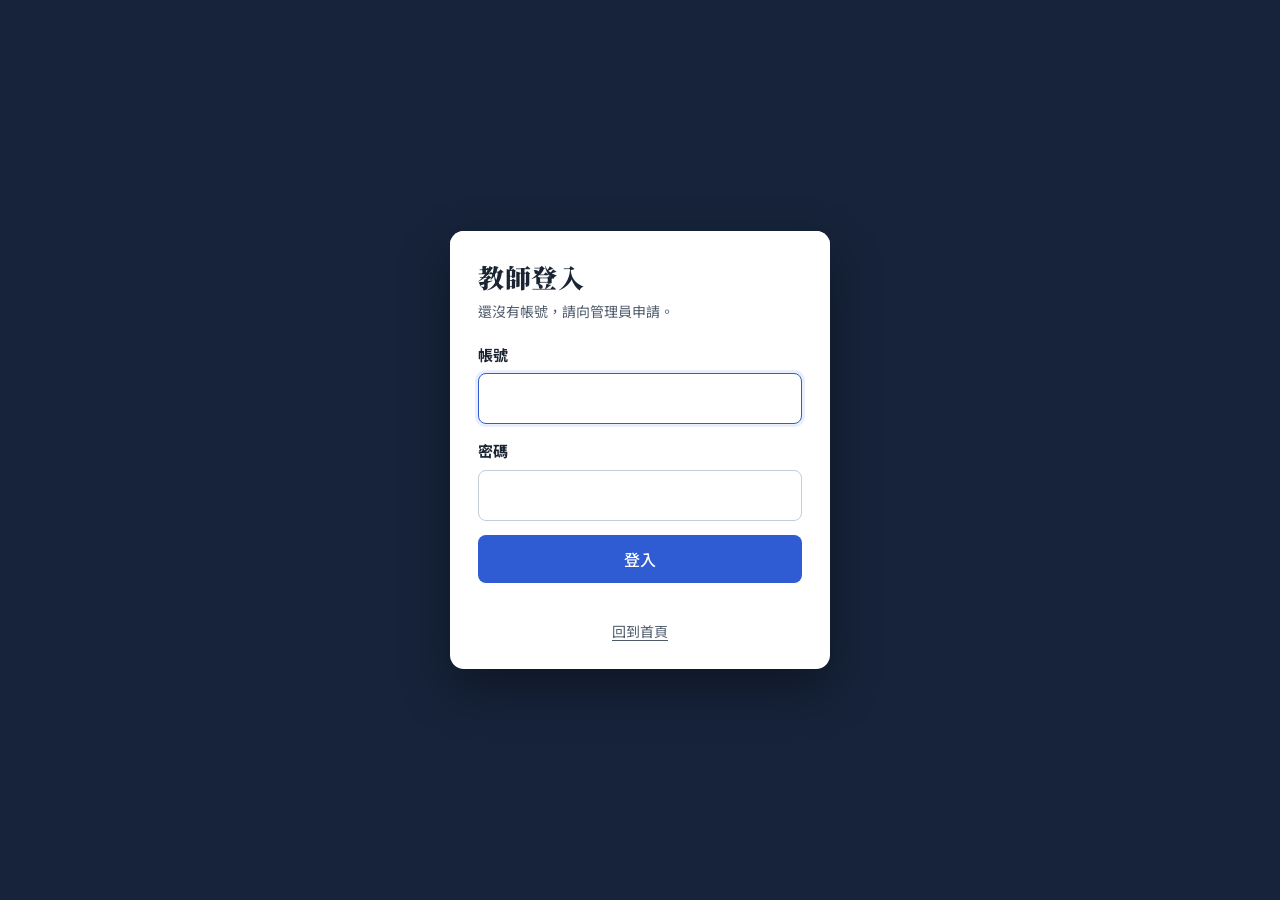
==== accounts.html @ e777dce1 "新增課程與教師帳號：老師開課、學生用代碼加入、各課程資料獨立 - 後端：課程、教師帳號、教材課程工作表；帳號登入（管理員沿用 TEACHER_PASSWORD）；   每個教師功能都在後端檢查課程權限" ====
<!DOCTYPE html>
<html lang="zh-Hant">
<head>
  <meta charset="UTF-8">
  <meta name="viewport" content="width=device-width, initial-scale=1">
  <title>帳號管理｜AI 課堂</title>

  <script src="config.js"></script>
  <script src="gas-bridge.js"></script>
  <script src="teacher-auth.js"></script>
  <script src="teacher-course.js"></script>

  <link rel="stylesheet" href="theme.css">
  <link rel="stylesheet" href="admin.css">
  <script src="features.js"></script>
  <script src="shell.js" defer></script>

  <style>
    :root { --page-width: 1040px; }

    .me { display: flex; align-items: center; gap: 16px; flex-wrap: wrap; }

    .me-avatar {
      flex: none;
      width: 56px;
      height: 56px;
      display: grid;
      place-items: center;
      border-radius: 50%;
      background: var(--blue);
      color: #fff;
      font-size: 22px;
      font-weight: 700;
    }

    .me-text { flex: 1; min-width: 200px; }
    .me-text strong { display: block; font-size: 20px; line-height: 1.4; }
    .me-text span { color: var(--ink-2); }

    .me-password { margin-top: 20px; padding-top: 18px; border-top: 1px solid var(--line); }
    .me-password h3 { margin: 0 0 12px; font-size: 16px; }
    .me-password .k-form { grid-template-columns: repeat(3, minmax(0, 1fr)); }

    .note {
      margin: 0;
      padding: 12px 16px;
      border-left: 4px solid var(--purple);
      background: var(--purple-soft);
      border-radius: 0 var(--radius-s) var(--radius-s) 0;
      line-height: 1.7;
    }

    .note code { font-size: 14px; }

    /* ---------- 帳號清單 ---------- */
    .accounts { width: 100%; border-collapse: collapse; }

    .accounts th,
    .accounts td { padding: 12px 10px; border-bottom: 1px solid var(--line); text-align: left; vertical-align: middle; }

    .accounts th { color: var(--ink-2); font-size: 14px; font-weight: 700; white-space: nowrap; }
    .accounts tr:last-child td { border-bottom: 0; }
    .accounts td.num { text-align: right; }

    .who b { display: block; }
    .who small { color: var(--ink-2); }

    .row-actions { display: flex; flex-wrap: wrap; gap: 6px; justify-content: flex-end; }

    .accounts tr.is-off .who { opacity: .6; }

    .created-box {
      margin-top: 16px;
      padding: 14px 16px;
      border-radius: var(--radius-s);
      background: var(--green-soft);
      color: var(--ink);
      line-height: 1.8;
    }

    .created-box b { font-size: 17px; letter-spacing: .04em; }

    @media (max-width: 860px) {
      .me-password .k-form { grid-template-columns: 1fr; }
      .accounts thead { display: none; }
      .accounts, .accounts tbody, .accounts tr, .accounts td { display: block; width: 100%; }
      .accounts tr { padding: 12px 0; border-bottom: 1px solid var(--line); }
      .accounts tr:last-child { border-bottom: 0; }
      .accounts td { padding: 3px 0; border: 0; }
      .accounts td.num { text-align: left; }
      .accounts td[data-label]::before { content: attr(data-label) "："; color: var(--ink-2); font-size: 14px; }
      .row-actions { justify-content: flex-start; padding-top: 6px; }
    }
  </style>
</head>

<body data-course-optional>

<main class="page">

  <header class="page-header">
    <div>
      <h1>帳號管理</h1>
      <p id="pageLead">查看自己的帳號、修改密碼。</p>
    </div>
  </header>

  <section class="k-card" aria-labelledby="meTitle">
    <h2 id="meTitle" class="visually-hidden">我的帳號</h2>
    <div class="me">
      <span class="me-avatar" id="meAvatar" aria-hidden="true"></span>
      <div class="me-text">
        <strong id="meName">讀取中……</strong>
        <span id="meInfo"></span>
      </div>
    </div>

    <div class="me-password" id="passwordBox" hidden>
      <h3>修改密碼</h3>
      <form id="passwordForm" class="k-form">
        <div class="k-field">
          <label for="oldPassword">目前的密碼</label>
          <input id="oldPassword" type="password" autocomplete="current-password" required>
        </div>
        <div class="k-field">
          <label for="newPassword">新密碼</label>
          <input id="newPassword" type="password" autocomplete="new-password" required>
          <p class="k-hint">至少 8 個字元，要有英文字母和數字</p>
        </div>
        <div class="k-field">
          <label for="newPassword2">再輸入一次新密碼</label>
          <input id="newPassword2" type="password" autocomplete="new-password" required>
        </div>
      </form>
      <div class="k-actions">
        <button type="submit" form="passwordForm" class="k-btn primary" id="passwordButton">修改密碼</button>
        <span class="k-message" id="passwordMessage" role="status"></span>
      </div>
    </div>

    <div class="me-password" id="adminNote" hidden>
      <p class="note">
        管理員帳號是 <code>admin</code>，密碼存在 Apps Script「專案設定 → 指令碼屬性」的
        <code>TEACHER_PASSWORD</code>。要改管理員密碼，請到那裡修改，改完不用重新部署。
      </p>
    </div>
  </section>

  <!-- 管理員：教師帳號 -->
  <section class="k-section" id="adminArea" aria-labelledby="teachersTitle" hidden>
    <h2 id="teachersTitle">教師帳號</h2>

    <div class="k-card">
      <table class="accounts">
        <thead>
          <tr><th>教師</th><th>角色</th><th>狀態</th><th class="num">課程</th><th>最後登入</th><th><span class="visually-hidden">操作</span></th></tr>
        </thead>
        <tbody id="accountRows"><tr><td colspan="6" class="k-empty">讀取中……</td></tr></tbody>
      </table>
    </div>

    <div class="k-card" aria-labelledby="newAccountTitle">
      <h2 id="newAccountTitle">新增教師帳號</h2>
      <p class="k-sub">建立後把帳號和初始密碼交給老師，請老師登入後到這一頁自己修改密碼。</p>

      <form id="newAccountForm" class="k-form">
        <div class="k-field">
          <label for="accName">顯示名稱</label>
          <input id="accName" maxlength="30" required placeholder="例如：王老師">
        </div>
        <div class="k-field">
          <label for="accAccount">帳號</label>
          <input id="accAccount" maxlength="30" required autocapitalize="none" spellcheck="false" placeholder="例如：wang">
          <p class="k-hint">英文小寫、數字、點、底線或減號，3 到 30 個字</p>
        </div>
        <div class="k-field">
          <label for="accPassword">初始密碼</label>
          <div class="k-input-row">
            <input id="accPassword" required autocomplete="off" spellcheck="false">
            <button type="button" class="k-btn" id="genPassword">產生</button>
          </div>
        </div>
        <div class="k-field">
          <label for="accRole">角色</label>
          <select id="accRole">
            <option value="教師">教師：只能管理自己的課程</option>
            <option value="管理員">管理員：可以看所有課程、管理帳號</option>
          </select>
        </div>
      </form>

      <div class="k-actions">
        <button type="submit" form="newAccountForm" class="k-btn primary" id="createAccountButton">建立帳號</button>
        <span class="k-message" id="accountMessage" role="status"></span>
      </div>

      <div class="created-box" id="createdBox" hidden></div>
    </div>
  </section>

</main>


<!-- 編輯帳號 -->
<dialog class="k-dialog" id="editDialog" aria-labelledby="editTitle">
  <form id="editForm">
    <h2 id="editTitle">編輯帳號</h2>
    <p class="k-sub" id="editSub"></p>
    <div class="k-form">
      <div class="k-field">
        <label for="editName">顯示名稱</label>
        <input id="editName" maxlength="30" required>
      </div>
      <div class="k-field">
        <label for="editRole">角色</label>
        <select id="editRole">
          <option value="教師">教師</option>
          <option value="管理員">管理員</option>
        </select>
      </div>
    </div>
    <div class="k-actions">
      <button type="submit" class="k-btn primary" id="editSaveButton">儲存</button>
      <button type="button" class="k-btn" data-close>取消</button>
      <span class="k-message" id="editMessage" role="status"></span>
    </div>
  </form>
</dialog>

<!-- 重設密碼 -->
<dialog class="k-dialog" id="resetDialog" aria-labelledby="resetTitle">
  <form id="resetForm">
    <h2 id="resetTitle">重設密碼</h2>
    <p class="k-sub" id="resetSub"></p>
    <div class="k-form">
      <div class="k-field">
        <label for="resetPassword">新密碼</label>
        <div class="k-input-row">
          <input id="resetPassword" required autocomplete="off" spellcheck="false">
          <button type="button" class="k-btn" id="genReset">產生</button>
        </div>
        <p class="k-hint">重設後，這位老師在其他裝置的登入會全部失效。</p>
      </div>
    </div>
    <div class="k-actions">
      <button type="submit" class="k-btn primary" id="resetSaveButton">重設密碼</button>
      <button type="button" class="k-btn" data-close>取消</button>
      <span class="k-message" id="resetMessage" role="status"></span>
    </div>
  </form>
</dialog>

<div class="k-toast" id="toast" role="status" hidden></div>


<script>
(function() {

  'use strict';

  let accounts = [];
  let editing = null;

  function $(id) { return document.getElementById(id); }

  function escapeHtml(value) {
    return String(value == null ? '' : value)
      .replace(/&/g, '&amp;').replace(/</g, '&lt;').replace(/>/g, '&gt;')
      .replace(/"/g, '&quot;').replace(/'/g, '&#39;');
  }

  function api(fn) {
    const args = Array.prototype.slice.call(arguments, 1);
    return new Promise(function(resolve, reject) {
      const runner = google.script.run
        .withSuccessHandler(resolve)
        .withFailureHandler(function(error) { reject(error instanceof Error ? error : new Error(String(error))); });
      runner[fn].apply(runner, args);
    });
  }

  let toastTimer = null;

  function toast(text) {
    $('toast').textContent = text;
    $('toast').hidden = false;
    clearTimeout(toastTimer);
    toastTimer = setTimeout(function() { $('toast').hidden = true; }, 2600);
  }

  function setMessage(id, text, kind) {
    $(id).textContent = text;
    $(id).className = 'k-message' + (kind ? ' ' + kind : '');
  }

  // 好唸、不容易看錯的初始密碼，例如 sun-river-47
  function makePassword() {
    const words = ['sun', 'moon', 'tree', 'river', 'cloud', 'leaf', 'star', 'book', 'rain', 'hill', 'lake', 'bird', 'seed', 'wind'];
    const pick = function() {
      const buf = new Uint32Array(1);
      crypto.getRandomValues(buf);
      return buf[0];
    };
    return words[pick() % words.length] + '-' + words[pick() % words.length] + '-' + (10 + pick() % 90);
  }


  /* ---------- 我的帳號 ---------- */

  function showMe(teacher) {

    $('meAvatar').textContent = teacher.name.charAt(0) || '師';
    $('meName').textContent = teacher.name;
    $('meInfo').textContent = '帳號 ' + teacher.account + '・' + (teacher.isAdmin ? '管理員' : '教師');

    $('passwordBox').hidden = teacher.account === 'admin';
    $('adminNote').hidden = teacher.account !== 'admin';
  }

  function changePassword(event) {

    event.preventDefault();

    const oldPassword = $('oldPassword').value;
    const newPassword = $('newPassword').value;

    if (newPassword !== $('newPassword2').value) {
      setMessage('passwordMessage', '兩次輸入的新密碼不一樣', 'error');
      return;
    }

    $('passwordButton').disabled = true;
    setMessage('passwordMessage', '修改中……');

    api('changeMyPassword', oldPassword, newPassword)
      .then(function() {
        ['oldPassword', 'newPassword', 'newPassword2'].forEach(function(id) { $(id).value = ''; });
        setMessage('passwordMessage', '已修改。這台電腦也需要用新密碼重新登入。', 'ok');
        // 改密碼後所有登入都失效，稍等一下讓老師看到訊息再顯示登入畫面
        setTimeout(function() { window.TeacherAuth.logout(); }, 1800);
      })
      .catch(function(error) {
        setMessage('passwordMessage', error.message, 'error');
        $('passwordButton').disabled = false;
      });
  }


  /* ---------- 教師帳號（管理員） ---------- */

  function renderAccounts() {

    $('accountRows').innerHTML = accounts.map(function(a) {

      const off = a.status === '停用';

      const actions = a.builtIn
        ? '<span class="k-hint">密碼在指令碼屬性修改</span>'
        : '<button type="button" class="k-btn small" data-action="edit">編輯</button>' +
          '<button type="button" class="k-btn small" data-action="reset">重設密碼</button>' +
          '<button type="button" class="k-btn small' + (off ? '' : ' danger') + '" data-action="toggle">' + (off ? '啟用' : '停用') + '</button>';

      return '<tr data-account="' + escapeHtml(a.account) + '"' + (off ? ' class="is-off"' : '') + '>' +
        '<td class="who"><b>' + escapeHtml(a.name) + '</b><small>' + escapeHtml(a.account) + '</small></td>' +
        '<td data-label="角色"><span class="k-badge' + (a.role === '管理員' ? ' admin' : '') + '">' + escapeHtml(a.role) + '</span></td>' +
        '<td data-label="狀態"><span class="k-badge ' + (off ? 'off' : 'open') + '">' + escapeHtml(a.status) + '</span></td>' +
        '<td class="num" data-label="課程">' + escapeHtml(a.courseCount) + ' 門</td>' +
        '<td data-label="最後登入">' + escapeHtml(a.lastLogin ? a.lastLogin.slice(0, 16) : (a.builtIn ? '—' : '還沒登入過')) + '</td>' +
        '<td><div class="row-actions">' + actions + '</div></td>' +
      '</tr>';
    }).join('');
  }

  function loadAccounts() {
    return api('listTeacherAccounts').then(function(list) {
      accounts = list;
      renderAccounts();
    }).catch(function(error) {
      $('accountRows').innerHTML = '<tr><td colspan="6" class="k-empty">' + escapeHtml(error.message) + '</td></tr>';
    });
  }

  function createAccount(event) {

    event.preventDefault();

    const data = {
      name: $('accName').value.trim(),
      account: $('accAccount').value.trim().toLowerCase(),
      password: $('accPassword').value.trim(),
      role: $('accRole').value
    };

    $('createAccountButton').disabled = true;
    setMessage('accountMessage', '建立中……');
    $('createdBox').hidden = true;

    api('createTeacherAccount', data)
      .then(function(result) {
        setMessage('accountMessage', '');
        $('createdBox').innerHTML =
          '已建立 ' + escapeHtml(data.name) + ' 的帳號，請把下面的資料交給老師：<br>' +
          '網址 <b>' + escapeHtml(new URL('index.html', window.location.href).href) + '</b>（選「教師」）<br>' +
          '帳號 <b>' + escapeHtml(result.account) + '</b>　初始密碼 <b>' + escapeHtml(data.password) + '</b>';
        $('createdBox').hidden = false;
        ['accName', 'accAccount', 'accPassword'].forEach(function(id) { $(id).value = ''; });
        $('accRole').value = '教師';
        return loadAccounts();
      })
      .catch(function(error) { setMessage('accountMessage', error.message, 'error'); })
      .then(function() { $('createAccountButton').disabled = false; });
  }

  function handleRow(event) {

    const button = event.target.closest('[data-action]');
    if (!button) return;

    const account = button.closest('tr').dataset.account;
    const a = accounts.find(function(x) { return x.account === account; });
    if (!a) return;

    editing = a;

    if (button.dataset.action === 'edit') {
      $('editSub').textContent = '帳號 ' + a.account;
      $('editName').value = a.name;
      $('editRole').value = a.role;
      setMessage('editMessage', '');
      $('editDialog').showModal();
    }

    if (button.dataset.action === 'reset') {
      $('resetSub').textContent = a.name + '（' + a.account + '）';
      $('resetPassword').value = makePassword();
      setMessage('resetMessage', '');
      $('resetDialog').showModal();
      $('resetPassword').select();
    }

    if (button.dataset.action === 'toggle') {
      const disabling = a.status !== '停用';
      if (disabling && !confirm('要停用 ' + a.name + ' 的帳號嗎？\n\n停用後這位老師會立刻被登出，也不能再登入。\n他的課程、題目和學生作答都會保留，學生仍可以作答。')) return;
      button.disabled = true;
      api('updateTeacherAccount', { account: a.account, status: disabling ? '停用' : '啟用' })
        .then(function() { toast(disabling ? '已停用' : '已啟用'); return loadAccounts(); })
        .catch(function(error) { alert(error.message); button.disabled = false; });
    }
  }

  function saveEdit(event) {
    event.preventDefault();
    $('editSaveButton').disabled = true;
    api('updateTeacherAccount', { account: editing.account, name: $('editName').value.trim(), role: $('editRole').value })
      .then(function() { $('editDialog').close(); toast('已儲存'); return loadAccounts(); })
      .catch(function(error) { setMessage('editMessage', error.message, 'error'); })
      .then(function() { $('editSaveButton').disabled = false; });
  }

  function saveReset(event) {
    event.preventDefault();
    const password = $('resetPassword').value.trim();
    $('resetSaveButton').disabled = true;
    api('resetTeacherPassword', editing.account, password)
      .then(function() {
        $('resetDialog').close();
        alert('已重設 ' + editing.name + ' 的密碼。\n\n新密碼：' + password + '\n\n請把新密碼交給這位老師，並請他登入後自己修改。');
      })
      .catch(function(error) { setMessage('resetMessage', error.message, 'error'); })
      .then(function() { $('resetSaveButton').disabled = false; });
  }


  /* ---------- 開始 ---------- */

  document.addEventListener('DOMContentLoaded', function() {

    $('passwordForm').addEventListener('submit', changePassword);
    $('newAccountForm').addEventListener('submit', createAccount);
    $('editForm').addEventListener('submit', saveEdit);
    $('resetForm').addEventListener('submit', saveReset);
    $('accountRows').addEventListener('click', handleRow);
    $('genPassword').addEventListener('click', function() { $('accPassword').value = makePassword(); });
    $('genReset').addEventListener('click', function() { $('resetPassword').value = makePassword(); });

    document.querySelectorAll('[data-close]').forEach(function(button) {
      button.addEventListener('click', function() { button.closest('dialog').close(); });
    });

    window.TeacherCourse.ready(function(ctx) {

      const teacher = ctx.teacher;
      if (!teacher) return;

      showMe(teacher);

      if (teacher.isAdmin) {
        $('pageLead').textContent = '新增教師帳號、重設密碼。每位教師只看得到自己開的課程。';
        $('adminArea').hidden = false;
        $('accPassword').value = makePassword();
        loadAccounts();
      }
    });
  });

})();
</script>

</body>
</html>
---- theme.css ----
/*
 * AI 課堂：全站共用的顏色、字型與版面框架
 *
 * 想換整個網站的顏色，只要改 :root 裡的值。
 * 左側選單由 shell.js 依照 features.js 自動產生。
 */

@import url("https://fonts.googleapis.com/css2?family=Noto+Sans+TC:wght@400;500;700&family=Noto+Serif+TC:wght@700;900&display=swap");

:root {
  --bg: #eef1f5;
  --surface: #ffffff;
  --surface-2: #f6f8fb;
  --line: #d9dfe8;
  --line-strong: #c3ccd9;
  --ink: #1a2433;
  --ink-2: #4f5b6d;

  --head: #16233a;
  --head-2: #22344f;
  --head-text: #e9eef6;
  --head-soft: #a9b7cb;

  --blue: #2f5bd3;
  --blue-dark: #2549ad;
  --blue-soft: #e8eefc;
  --navy: #1f3556;
  --green: #1c7a52;
  --green-soft: #e3f3eb;
  --purple: #6446c0;
  --purple-soft: #efebfa;
  --orange: #b35f0c;
  --orange-soft: #fcf0e2;
  --red: #c0392b;
  --red-soft: #fbe9e7;
  --gray: #5f6b7c;
  --yellow: #f2c230;

  --radius: 12px;
  --radius-s: 8px;
  --shadow: 0 1px 2px rgba(16, 24, 40, .06);
  --shadow-lift: 0 8px 24px rgba(16, 24, 40, .10);

  --sans: "Noto Sans TC", "PingFang TC", "Microsoft JhengHei", sans-serif;
  --serif: "Noto Serif TC", "PMingLiU", "Songti TC", serif;

  --side-w: 256px;
}

* { box-sizing: border-box; }
html { -webkit-text-size-adjust: 100%; }

body {
  margin: 0;
  font-family: var(--sans);
  font-size: 16px;
  line-height: 1.7;
  color: var(--ink);
  background: var(--bg);
}

h1, h2, h3, h4 { line-height: 1.35; }
a { color: var(--blue); text-underline-offset: 3px; }

:focus-visible { outline: 3px solid var(--yellow); outline-offset: 2px; }

/* =====================================================
   左側選單（shell.js 產生）
===================================================== */

body.has-shell { padding-left: var(--side-w); transition: padding-left .2s; }
body.shell-collapsed { --side-w: 76px; }

.shell-side {
  position: fixed;
  top: 0;
  bottom: 0;
  left: 0;
  width: var(--side-w);
  background: var(--head);
  color: var(--head-text);
  display: flex;
  flex-direction: column;
  z-index: 60;
  transition: width .2s, transform .2s;
}

.shell-brand {
  display: block;
  padding: 24px 22px 20px;
  color: #fff;
  text-decoration: none;
  border-bottom: 1px solid rgba(255, 255, 255, .08);
}

.shell-brand b {
  display: block;
  font-family: var(--serif);
  font-weight: 900;
  font-size: 26px;
  line-height: 1.2;
  letter-spacing: .04em;
  white-space: nowrap;
}

.shell-brand small {
  display: block;
  margin-top: 4px;
  color: var(--head-soft);
  font-size: 13px;
}

.shell-nav { flex: 1; overflow-y: auto; padding: 14px 12px; }
.shell-nav > ul { list-style: none; margin: 0; padding: 0; }
.shell-nav > ul > li + li { margin-top: 2px; }

.shell-link {
  display: flex;
  align-items: center;
  gap: 12px;
  padding: 8px 10px;
  border-radius: var(--radius-s);
  color: var(--head-soft);
  text-decoration: none;
  font-size: 15px;
  line-height: 1.4;
}

.shell-link:hover { background: rgba(255, 255, 255, .06); color: #fff; }

.shell-link.current {
  background: rgba(255, 255, 255, .10);
  color: #fff;
  font-weight: 700;
}

.shell-icon {
  flex: 0 0 32px;
  height: 32px;
  display: grid;
  place-items: center;
  border-radius: 8px;
  background: rgba(255, 255, 255, .07);
  font-size: 16px;
}

.shell-link.current .shell-icon { background: rgba(242, 194, 48, .22); }

.shell-text { flex: 1; min-width: 0; }
.shell-ext { font-size: 11px; color: var(--head-soft); opacity: .8; }

/* 頁面自己的子選單（例如教師系統的四個功能） */
.shell-side .shell-sub {
  display: flex;
  flex-direction: column;
  gap: 2px;
  margin: 6px 0 10px 26px;
  padding-left: 14px;
  border-left: 1px solid rgba(255, 255, 255, .14);
}

.shell-side .shell-sub button {
  margin: 0;
  padding: 7px 10px;
  border: 0;
  border-radius: 6px;
  background: transparent;
  color: var(--head-soft);
  font: inherit;
  font-size: 14px;
  font-weight: 400;
  text-align: left;
  cursor: pointer;
  filter: none;
}

.shell-side .shell-sub button:hover { background: rgba(255, 255, 255, .06); color: #fff; }

.shell-side .shell-sub button.active {
  background: rgba(255, 255, 255, .10);
  color: #fff;
  font-weight: 700;
}

.shell-foot { padding: 12px; border-top: 1px solid rgba(255, 255, 255, .08); }

.shell-side .shell-toggle {
  width: 100%;
  margin: 0;
  padding: 8px 10px;
  border: 0;
  border-radius: var(--radius-s);
  background: transparent;
  color: var(--head-soft);
  font: inherit;
  font-size: 14px;
  text-align: left;
  cursor: pointer;
  display: flex;
  align-items: center;
  gap: 12px;
  filter: none;
}

.shell-side .shell-toggle:hover { background: rgba(255, 255, 255, .06); color: #fff; }

.shell-toggle .shell-icon { background: transparent; font-size: 18px; }

/* 收合時只留圖示 */
body.shell-collapsed .shell-text,
body.shell-collapsed .shell-brand small,
body.shell-collapsed .shell-side .shell-sub { display: none; }

body.shell-collapsed .shell-brand { padding: 22px 0 18px; text-align: center; }
body.shell-collapsed .shell-brand b { font-size: 20px; letter-spacing: 0; }
body.shell-collapsed .shell-link,
body.shell-collapsed .shell-side .shell-toggle { justify-content: center; padding: 8px 0; }

/* 教師頁面：目前課程（teacher-course.js 產生） */
.shell-course {
  padding: 14px 20px 16px;
  border-bottom: 1px solid rgba(255, 255, 255, .08);
}

.shell-course-label {
  display: block;
  margin: 0 0 6px;
  color: var(--head-soft);
  font-size: 13px;
  font-weight: 400;
}

.shell-side .shell-course-select {
  width: 100%;
  height: 40px;
  margin: 0;
  padding: 0 32px 0 12px;
  border: 1px solid rgba(255, 255, 255, .22);
  border-radius: var(--radius-s);
  background-color: var(--head-2);
  color: #fff;
  font: inherit;
  font-size: 15px;
  font-weight: 700;
  cursor: pointer;
}

.shell-course-select option,
.shell-course-select optgroup { color: var(--ink); background: #fff; }

.shell-course-code {
  display: block;
  margin-top: 6px;
  color: var(--head-soft);
  font-size: 13px;
}

.shell-course-code b { color: #fff; letter-spacing: .12em; font-weight: 700; }

.shell-course-none { margin: 0; color: #fff; font-weight: 700; }

.shell-course-link {
  display: inline-block;
  margin-top: 6px;
  color: var(--yellow);
  font-size: 14px;
  text-decoration: none;
}

.shell-course-link:hover { text-decoration: underline; }

/* 教師頁面：登入者 */
.shell-user {
  display: flex;
  align-items: center;
  gap: 12px;
  padding: 4px 10px 10px;
  color: #fff;
}

.shell-user .shell-icon { background: var(--blue); font-size: 14px; font-weight: 700; }
.shell-user .shell-text { line-height: 1.35; }
.shell-user b { display: block; font-size: 14px; }
.shell-user small { display: block; color: var(--head-soft); font-size: 12px; overflow: hidden; text-overflow: ellipsis; }

.shell-side .shell-logout {
  flex: none;
  height: 30px;
  margin: 0;
  padding: 0 10px;
  border: 1px solid rgba(255, 255, 255, .22);
  border-radius: 6px;
  background: transparent;
  color: var(--head-soft);
  font: inherit;
  font-size: 13px;
  cursor: pointer;
  filter: none;
}

.shell-side .shell-logout:hover { color: #fff; border-color: rgba(255, 255, 255, .5); background: transparent; }

body.shell-collapsed .shell-course,
body.shell-collapsed .shell-logout { display: none; }
body.shell-collapsed .shell-user { justify-content: center; padding: 4px 0 10px; }

/* 教師頁面：頁面最上方的提醒（沒有課程、課程已封存） */
.course-banner {
  display: flex;
  align-items: center;
  flex-wrap: wrap;
  gap: 6px 16px;
  margin: 0 0 22px;
  padding: 14px 18px;
  background: var(--surface);
  border: 1px solid var(--line);
  border-left: 5px solid var(--blue);
  border-radius: var(--radius);
}

.course-banner strong { flex: 1 1 100%; font-size: 17px; }
.course-banner span { flex: 1 1 320px; color: var(--ink-2); }

.course-banner a,
.course-banner button {
  flex: none;
  padding: 8px 16px;
  border: 0;
  border-radius: var(--radius-s);
  background: var(--blue);
  color: #fff;
  font: inherit;
  font-size: 15px;
  font-weight: 500;
  text-decoration: none;
  cursor: pointer;
}

.course-banner.muted { border-left-color: var(--gray); }
.course-banner.muted a { background: var(--navy); }
.course-banner.error { border-left-color: var(--red); }

/* 手機上方列 */
.shell-bar { display: none; }

.shell-scrim {
  position: fixed;
  inset: 0;
  background: rgba(10, 16, 28, .45);
  z-index: 55;
}

@media (max-width: 1023px) {
  body.has-shell { padding-left: 0; --side-w: 272px; }

  .shell-bar {
    display: flex;
    align-items: center;
    gap: 10px;
    background: var(--head);
    color: #fff;
    padding: 10px 14px;
  }

  .shell-bar .shell-menu {
    margin: 0;
    width: 40px;
    height: 40px;
    padding: 0;
    border: 1px solid rgba(255, 255, 255, .18);
    border-radius: var(--radius-s);
    background: transparent;
    color: #fff;
    font-size: 18px;
    cursor: pointer;
    filter: none;
  }

  .shell-bar a {
    color: #fff;
    text-decoration: none;
    font-family: var(--serif);
    font-weight: 900;
    font-size: 20px;
    letter-spacing: .04em;
  }

  .shell-side { transform: translateX(-100%); box-shadow: none; }
  .shell-side.open { transform: none; box-shadow: 8px 0 30px rgba(0, 0, 0, .3); }
  .shell-foot { display: none; }
}

/* =====================================================
   內容區的共用元件
===================================================== */

.page {
  max-width: var(--page-width, 1180px);
  margin: 0 auto;
  padding: 36px 40px 80px;
}

.page-header {
  display: flex;
  align-items: flex-end;
  justify-content: space-between;
  gap: 16px 24px;
  flex-wrap: wrap;
  margin-bottom: 26px;
}

.page-header h1 {
  font-family: var(--serif);
  font-weight: 900;
  font-size: clamp(28px, 3.4vw, 38px);
  line-height: 1.2;
  letter-spacing: .02em;
  margin: 0;
}

.page-header p { margin: 6px 0 0; color: var(--ink-2); }

.page-actions { display: flex; gap: 8px; flex-wrap: wrap; align-items: center; }

/* 底線式分頁 */
.line-tabs {
  display: flex;
  gap: 28px;
  border-bottom: 1px solid var(--line);
  margin-bottom: 22px;
  overflow-x: auto;
}

.line-tabs button,
.line-tabs .tab {
  margin: 0 0 -1px;
  padding: 10px 2px 12px;
  border: 0;
  border-bottom: 3px solid transparent;
  border-radius: 0;
  background: transparent;
  color: var(--ink-2);
  font: inherit;
  font-size: 16px;
  font-weight: 500;
  white-space: nowrap;
  cursor: pointer;
  filter: none;
}

.line-tabs button:hover { color: var(--ink); background: transparent; filter: none; }

.line-tabs button[aria-selected="true"] {
  color: var(--ink);
  border-bottom-color: var(--blue);
  font-weight: 700;
}

.tab-count {
  display: inline-block;
  min-width: 22px;
  margin-left: 6px;
  padding: 0 7px;
  border-radius: 999px;
  background: var(--surface-2);
  border: 1px solid var(--line);
  font-size: 12px;
  line-height: 20px;
  text-align: center;
  color: var(--ink-2);
}

@media (max-width: 1023px) {
  .page { padding: 24px 18px 64px; }
}

@media (prefers-reduced-motion: reduce) {
  *, *::before, *::after {
    animation-duration: 0.01ms !important;
    transition-duration: 0.01ms !important;
    scroll-behavior: auto !important;
  }
}
---- admin.css ----
/*
 * 課程管理（courses.html）與帳號管理（accounts.html）共用的元件
 * 顏色、字型沿用 theme.css 的變數。
 */

.k-card {
  background: var(--surface);
  border: 1px solid var(--line);
  border-radius: var(--radius);
  box-shadow: var(--shadow);
  padding: 22px 24px;
}

.k-card + .k-card { margin-top: 16px; }

.k-card h2 { margin: 0 0 4px; font-size: 20px; }
.k-card > .k-sub { margin: 0 0 18px; color: var(--ink-2); font-size: 15px; }

.k-section { margin-top: 36px; }
.k-section > h2 { margin: 0 0 14px; font-size: 18px; color: var(--ink-2); font-weight: 700; }

/* ---------- 表單 ---------- */
.k-form { display: grid; grid-template-columns: repeat(2, minmax(0, 1fr)); gap: 14px 18px; }
.k-form .wide { grid-column: 1 / -1; }

.k-field label {
  display: block;
  margin: 0 0 6px;
  font-size: 14px;
  font-weight: 700;
  color: var(--ink-2);
}

.k-field .k-hint { margin: 4px 0 0; font-size: 13px; color: var(--ink-2); }

.k-field input,
.k-field select,
.k-field textarea {
  width: 100%;
  height: 44px;
  padding: 0 12px;
  border: 1px solid var(--line-strong);
  border-radius: var(--radius-s);
  background: var(--surface);
  color: var(--ink);
  font: inherit;
  font-size: 16px;
}

.k-field textarea { height: auto; min-height: 84px; padding: 10px 12px; line-height: 1.7; resize: vertical; }

.k-field input:focus,
.k-field select:focus,
.k-field textarea:focus {
  outline: none;
  border-color: var(--blue);
  box-shadow: 0 0 0 3px var(--blue-soft);
}

.k-field input[readonly] { background: var(--surface-2); color: var(--ink-2); }

.k-input-row { display: flex; gap: 8px; }
.k-input-row input { flex: 1; min-width: 0; }

.k-actions { display: flex; flex-wrap: wrap; align-items: center; gap: 10px; margin-top: 18px; }

.k-message { font-size: 14px; font-weight: 700; }
.k-message.ok { color: var(--green); }
.k-message.error { color: var(--red); }

/* ---------- 按鈕 ---------- */
.k-btn {
  display: inline-flex;
  align-items: center;
  justify-content: center;
  gap: 6px;
  height: 40px;
  padding: 0 16px;
  border: 1px solid var(--line-strong);
  border-radius: var(--radius-s);
  background: var(--surface);
  color: var(--ink);
  font: inherit;
  font-size: 15px;
  font-weight: 500;
  line-height: 1;
  text-decoration: none;
  white-space: nowrap;
  cursor: pointer;
}

.k-btn:hover { background: var(--surface-2); }
.k-btn:disabled { opacity: .55; cursor: not-allowed; }

.k-btn.primary { background: var(--blue); border-color: var(--blue); color: #fff; }
.k-btn.primary:hover { background: var(--blue-dark); }

.k-btn.danger { color: var(--red); border-color: #e9c3bd; }
.k-btn.danger:hover { background: var(--red-soft); }

.k-btn.small { height: 34px; padding: 0 12px; font-size: 14px; }

.k-link {
  padding: 0;
  border: 0;
  background: none;
  color: var(--blue);
  font: inherit;
  font-size: 14px;
  cursor: pointer;
  text-decoration: underline;
  text-underline-offset: 3px;
}

/* ---------- 標籤 ---------- */
.k-badge {
  display: inline-block;
  padding: 1px 10px;
  border-radius: 999px;
  background: var(--surface-2);
  border: 1px solid var(--line);
  color: var(--ink-2);
  font-size: 13px;
  font-weight: 700;
  white-space: nowrap;
}

.k-badge.open { background: var(--green-soft); border-color: #bfe0cf; color: var(--green); }
.k-badge.admin { background: var(--purple-soft); border-color: #d9d0f3; color: var(--purple); }
.k-badge.off { background: var(--red-soft); border-color: #f0c9c3; color: var(--red); }

/* ---------- 對話框 ---------- */
.k-dialog {
  width: min(520px, calc(100vw - 32px));
  padding: 0;
  border: 0;
  border-radius: var(--radius);
  box-shadow: 0 24px 60px rgba(16, 24, 40, .3);
  color: var(--ink);
}

.k-dialog::backdrop { background: rgba(10, 16, 28, .5); }

.k-dialog form { padding: 22px 24px 20px; }
.k-dialog h2 { margin: 0 0 4px; font-size: 20px; }
.k-dialog .k-sub { margin: 0 0 18px; color: var(--ink-2); font-size: 15px; }
.k-dialog .k-form { grid-template-columns: 1fr; }

/* ---------- 提示 ---------- */
.k-toast {
  position: fixed;
  left: 50%;
  bottom: 28px;
  z-index: 200;
  transform: translateX(-50%);
  padding: 10px 18px;
  border-radius: 999px;
  background: var(--head);
  color: #fff;
  font-size: 15px;
  box-shadow: var(--shadow-lift);
}

.k-empty { padding: 32px 16px; text-align: center; color: var(--ink-2); }

@media (max-width: 760px) {
  .k-card { padding: 18px; }
  .k-form { grid-template-columns: 1fr; }
}

.visually-hidden {
  position: absolute !important;
  width: 1px;
  height: 1px;
  overflow: hidden;
  clip: rect(0 0 0 0);
  white-space: nowrap;
}
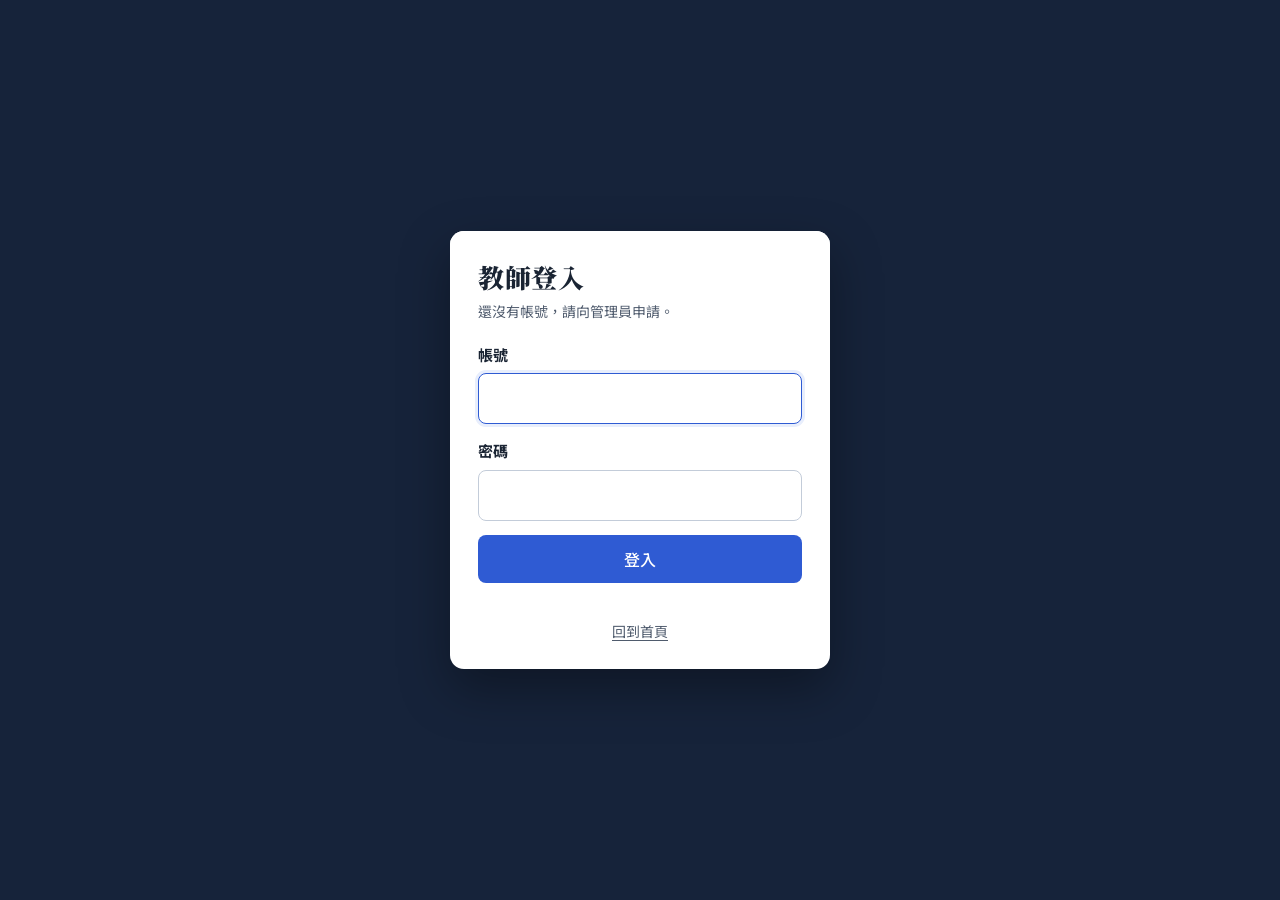
==== commit 2094a264: "全面檢查後的修正：試算表公式問題、提醒與介面細節 - 後端：開頭是 = + - @ 的文字存成純文字，避免學生回答、題目、評語變成 #ERROR!；   setupSystem 會修復已經變成 #ER" ====
--- a/accounts.html
+++ b/accounts.html
@@ -3,6 +3,7 @@
 <head>
   <meta charset="UTF-8">
   <meta name="viewport" content="width=device-width, initial-scale=1">
+  <link rel="icon" href="favicon.svg" type="image/svg+xml">
   <title>帳號管理｜AI 課堂</title>
 
   <script src="config.js"></script>
--- a/theme.css
+++ b/theme.css
@@ -318,6 +318,7 @@
   border-radius: var(--radius);
 }
 
+.course-banner[hidden] { display: none; }
 .course-banner strong { flex: 1 1 100%; font-size: 17px; }
 .course-banner span { flex: 1 1 320px; color: var(--ink-2); }
 
@@ -339,6 +340,8 @@
 .course-banner.muted { border-left-color: var(--gray); }
 .course-banner.muted a { background: var(--navy); }
 .course-banner.error { border-left-color: var(--red); }
+.course-banner.warn { border-left-color: var(--orange); background: #fffaf3; }
+.course-banner.warn button { background: var(--surface); color: var(--ink); border: 1px solid var(--line-strong); }
 
 /* 手機上方列 */
 .shell-bar { display: none; }
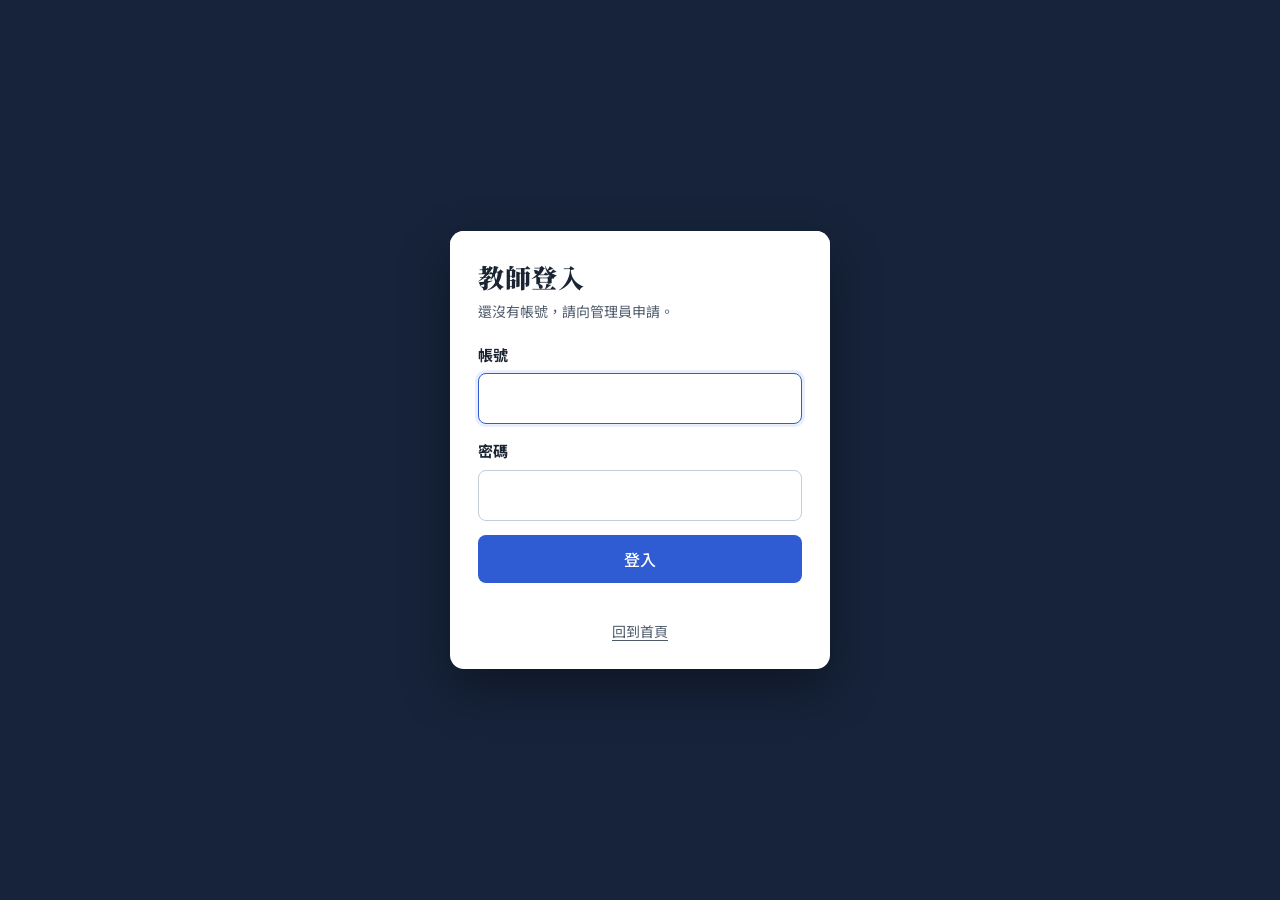
==== commit f09f627f: "帳號管理：可以刪除教師帳號（課程轉給管理員），帳號與課程負責人存成文字避免 002 變成 2 Co-Authored-By: Claude Opus 5.5 <noreply@anthropic.co" ====
--- a/accounts.html
+++ b/accounts.html
@@ -359,7 +359,8 @@
         ? '<span class="k-hint">密碼在指令碼屬性修改</span>'
         : '<button type="button" class="k-btn small" data-action="edit">編輯</button>' +
           '<button type="button" class="k-btn small" data-action="reset">重設密碼</button>' +
-          '<button type="button" class="k-btn small' + (off ? '' : ' danger') + '" data-action="toggle">' + (off ? '啟用' : '停用') + '</button>';
+          '<button type="button" class="k-btn small' + (off ? '' : ' danger') + '" data-action="toggle">' + (off ? '啟用' : '停用') + '</button>' +
+          '<button type="button" class="k-btn small danger" data-action="delete">刪除</button>';
 
       return '<tr data-account="' + escapeHtml(a.account) + '"' + (off ? ' class="is-off"' : '') + '>' +
         '<td class="who"><b>' + escapeHtml(a.name) + '</b><small>' + escapeHtml(a.account) + '</small></td>' +
@@ -439,6 +440,24 @@
       $('resetPassword').select();
     }
 
+    if (button.dataset.action === 'delete') {
+      if (!confirm('要刪除「' + a.name + '（' + a.account + '）」這個帳號嗎？\n\n' +
+        (a.courseCount ? '他的 ' + a.courseCount + ' 門課會轉給管理員 admin，題目和學生作答都會保留。\n' : '') +
+        '刪除後無法復原；如果只是暫時不用，請改按「停用」。')) return;
+      button.disabled = true;
+      api('deleteTeacherAccount', a.account)
+        .then(function(result) {
+          toast('已刪除' + (result.movedCourses ? '，' + result.movedCourses + ' 門課已轉給 admin' : ''));
+          return loadAccounts();
+        })
+        .catch(function(error) {
+          alert(/不允許呼叫的功能/.test(error.message)
+            ? '要等 Apps Script 換上新版 Code.gs 並部署後才能刪除帳號。'
+            : error.message);
+          button.disabled = false;
+        });
+    }
+
     if (button.dataset.action === 'toggle') {
       const disabling = a.status !== '停用';
       if (disabling && !confirm('要停用 ' + a.name + ' 的帳號嗎？\n\n停用後這位老師會立刻被登出，也不能再登入。\n他的課程、題目和學生作答都會保留，學生仍可以作答。')) return;
